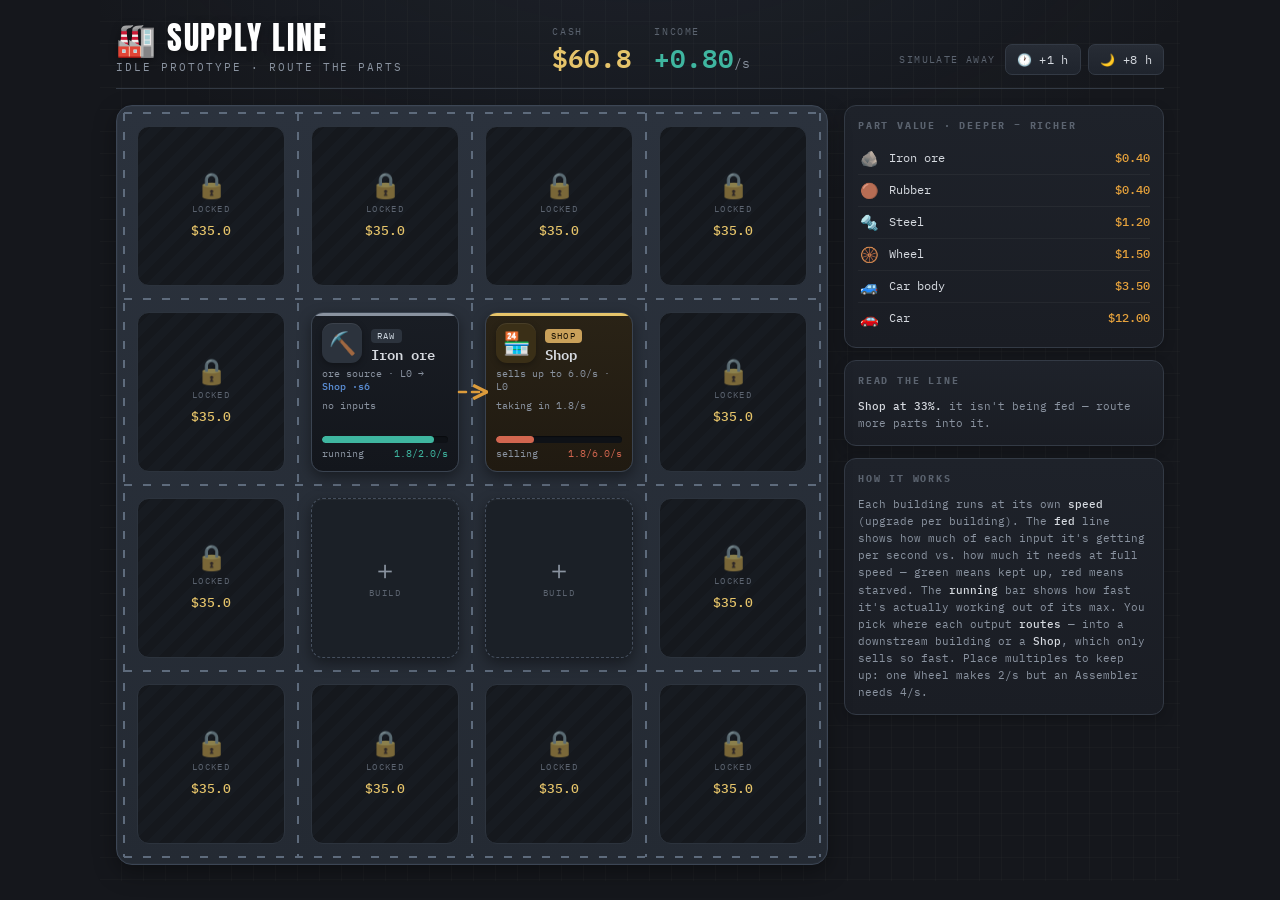
==== index.html @ 2279afdc "Split monolithic HTML into separate CSS and JS modules Extracted supply-line.html into index.html + " ====
<!DOCTYPE html>
<html lang="en">
<head>
<meta charset="utf-8">
<meta name="viewport" content="width=device-width, initial-scale=1">
<title>SUPPLY LINE — idle prototype</title>
<link rel="preconnect" href="https://fonts.googleapis.com">
<link rel="preconnect" href="https://fonts.gstatic.com" crossorigin>
<link href="https://fonts.googleapis.com/css2?family=Anton&family=IBM+Plex+Mono:wght@400;500;600&display=swap" rel="stylesheet">
<link rel="stylesheet" href="css/style.css">
</head>
<body>
  <div class="topbar">
    <div><h1>🏭 Supply Line</h1><div class="sub">idle prototype · route the parts</div></div>
    <div class="readout">
      <div class="stat"><div class="k">Cash</div><div class="v">$<span id="cash">0</span></div></div>
      <div class="stat"><div class="k">Income</div><div class="v"><span id="rate">0</span><small>/s</small></div></div>
    </div>
    <div class="away"><span class="lbl">simulate away</span><button id="away1">🕐 +1 h</button><button id="away8">🌙 +8 h</button></div>
  </div>

  <div class="wrap">
    <div>
      <div class="gridwrap"><svg id="roads"></svg><div class="grid" id="grid"></div><svg id="routes"></svg></div>
    </div>
    <div>
      <div class="panel"><h2>Part value · deeper = richer</h2><div class="pl" id="parts"></div></div>
      <div class="panel"><h2>Read the line</h2><div class="hint" id="bottleneck">—</div></div>
      <div class="panel"><h2>How it works</h2><div class="hint">Each building runs at its own <b>speed</b> (upgrade per building). The <b>fed</b> line shows how much of each input it's getting per second vs. how much it needs at full speed — green means kept up, red means starved. The <b>running</b> bar shows how fast it's actually working out of its max. You pick where each output <b>routes</b> — into a downstream building or a <b>Shop</b>, which only sells so fast. Place multiples to keep up: one Wheel makes 2/s but an Assembler needs 4/s.</div></div>
    </div>
  </div>

  <div id="hint" class="modehint" hidden></div>
  <div id="menu" class="ctxmenu" hidden></div>

  <script type="module" src="js/main.js"></script>
</body>
</html>
---- css/style.css ----
:root{--bg:#15171c;--panel:#1d2129;--panel2:#232831;--line:#333a45;--ink:#d6dae0;--dim:#8a93a0;--faint:#5b636f;
  --amber:#e6a23c;--teal:#3fb6a0;--red:#d2664f;--blue:#5b8fd6;--gold:#e6c46a;--mono:'IBM Plex Mono',ui-monospace,Menlo,monospace;}
*{box-sizing:border-box}
html,body{margin:0;background:var(--bg);color:var(--ink);font-family:var(--mono);font-size:14px;line-height:1.4}
body{padding:16px;max-width:1080px;margin:0 auto;
  background-color:var(--bg);
  background-image:radial-gradient(900px 520px at 50% -140px,rgba(90,120,160,.12),transparent 68%),
    linear-gradient(transparent 95%,rgba(255,255,255,.02) 95%),linear-gradient(90deg,transparent 95%,rgba(255,255,255,.02) 95%);
  background-size:auto,22px 22px,22px 22px;}
h1{font-family:'Anton',sans-serif;font-weight:400;letter-spacing:.05em;font-size:32px;margin:0;color:#fff;text-transform:uppercase;text-shadow:0 2px 10px rgba(0,0,0,.4)}
.sub{color:var(--dim);font-size:11px;letter-spacing:.18em;text-transform:uppercase;margin-top:-1px}
.topbar{display:flex;justify-content:space-between;align-items:flex-end;border-bottom:1px solid var(--line);padding-bottom:13px;margin-bottom:16px;gap:16px;flex-wrap:wrap}
.readout{display:flex;gap:22px;align-items:flex-end}
.stat .k{font-size:10px;letter-spacing:.16em;text-transform:uppercase;color:var(--faint)}
.stat .v{font-size:26px;font-weight:600;color:var(--gold)}
.stat .v small{font-size:13px;color:var(--dim);font-weight:400}
.away{display:flex;gap:7px;align-items:center}
.away .lbl{font-size:10px;letter-spacing:.14em;text-transform:uppercase;color:var(--faint);margin-right:2px}
button{font-family:var(--mono);cursor:pointer;border:1px solid var(--line);background:linear-gradient(180deg,#272c35,#1f242d);color:var(--ink);
  padding:7px 11px;border-radius:7px;font-size:12px;letter-spacing:.03em;transition:transform .1s,border-color .1s,filter .1s}
button:hover{border-color:var(--dim);filter:brightness(1.13)} button:active{transform:translateY(1px)}
button:disabled{opacity:.32;cursor:not-allowed;filter:none}
button.go{border-color:var(--teal);color:var(--teal)} button.route{border-color:var(--blue);color:var(--blue)}
.wrap{display:grid;grid-template-columns:1fr 320px;gap:16px;align-items:start}
@media(max-width:780px){.wrap{grid-template-columns:1fr}}
.gridwrap{position:relative;padding:20px;border-radius:16px;border:1px solid #3c4655;
  background:linear-gradient(180deg,#2b323d,#242a33);box-shadow:0 8px 22px rgba(0,0,0,.35),0 0 0 1px rgba(255,255,255,.02) inset}
#roads{position:absolute;top:0;left:0;width:100%;height:100%;pointer-events:none;z-index:0}
#routes{position:absolute;top:0;left:0;width:100%;height:100%;pointer-events:none;z-index:2}
.flow{stroke-dasharray:7 6;animation:flow .85s linear infinite}
@keyframes flow{to{stroke-dashoffset:-13}}
.grid{display:grid;grid-template-columns:repeat(4,1fr);gap:26px;position:relative;z-index:1}
.slot{position:relative;min-height:160px;border:1px solid #3a4350;border-radius:12px;padding:10px;cursor:pointer;
  background:linear-gradient(180deg,#191d24,#13161c);display:flex;flex-direction:column;gap:5px;overflow:hidden;
  box-shadow:0 1px 0 rgba(255,255,255,.04) inset,0 5px 14px rgba(0,0,0,.4);transition:transform .12s,border-color .12s,box-shadow .12s,opacity .12s}
.slot:hover{transform:translateY(-2px);border-color:var(--dim);box-shadow:0 1px 0 rgba(255,255,255,.05) inset,0 10px 22px rgba(0,0,0,.35)}
.slot.sel{border-color:var(--amber);box-shadow:0 0 0 1px var(--amber) inset,0 0 0 3px rgba(230,162,60,.16),0 10px 22px rgba(0,0,0,.35)}
.slot.valid{border-color:var(--blue);box-shadow:0 0 0 1px var(--blue) inset,0 0 0 3px rgba(91,143,214,.18);cursor:crosshair}
.slot.dim{opacity:.3;filter:saturate(.55)}
.slot.shop{background:linear-gradient(180deg,#2a2316,#201a11)}
.stripe{position:absolute;top:0;left:0;right:0;height:3px}
.hd{display:flex;align-items:center;gap:9px}
.ico{width:40px;height:40px;flex:0 0 40px;border-radius:11px;display:flex;align-items:center;justify-content:center;font-size:22px;
  box-shadow:0 1px 0 rgba(255,255,255,.07) inset,0 2px 6px rgba(0,0,0,.3)}
.ttl{min-width:0}
.tag{font-size:8.5px;letter-spacing:.14em;text-transform:uppercase;padding:1px 6px;border-radius:4px;display:inline-block}
.tag.d0{color:#cdd6df;background:#2c333d}.tag.d1{color:#0f1a18;background:#3fb6a0}.tag.d2{color:#1f1408;background:#cf9244}.tag.d3{color:#1a1305;background:#e6a23c}.tag.shop{color:#1a1305;background:#caa15a}
.nm{font-weight:600;font-size:13.5px;line-height:1.15;margin-top:2px;white-space:nowrap;overflow:hidden;text-overflow:ellipsis}
.lvl{font-size:9.5px;color:var(--dim);line-height:1.35}
.lvl b{color:var(--blue);font-weight:500}.lvl b.un{color:var(--red)}
.feed{font-size:10px;line-height:1.3;color:var(--dim)}
.barwrap{margin-top:auto}
.bar{height:7px;border-radius:4px;background:#0e1116;overflow:hidden;box-shadow:0 1px 1px rgba(0,0,0,.4) inset}
.bar>i{display:block;height:100%;border-radius:4px;transition:width .2s,background .2s}
.loadpct{font-size:10px;color:var(--dim);display:flex;justify-content:space-between;margin-top:4px}
.slot.empty{align-items:center;justify-content:center;gap:5px;border-style:dashed;border-color:#454f5e;background:#1b2027;color:var(--faint)}
.slot.empty:hover{border-color:var(--blue);background:#1f2733;transform:none}
.slot.locked{align-items:center;justify-content:center;gap:6px;border-style:solid;border-color:#2c333d;
  background:repeating-linear-gradient(135deg,#15181d,#15181d 9px,#171b21 9px,#171b21 18px);color:var(--faint);box-shadow:none}
.slot.locked:hover{border-color:var(--amber);background:repeating-linear-gradient(135deg,#191c22,#191c22 9px,#1d2128 9px,#1d2128 18px);transform:none}
.lockico{font-size:25px;line-height:1;opacity:.55;filter:grayscale(.4)}
.slot.locked:hover .lockico{opacity:.85}
.lockcost{font-family:var(--mono);font-size:13px;font-weight:500;color:var(--gold)}
.plus{font-size:26px;line-height:1;color:var(--dim)}
.elbl{font-size:9px;letter-spacing:.16em;text-transform:uppercase}
.cool{position:absolute;inset:0;background:rgba(20,22,27,.85);display:flex;align-items:center;justify-content:center;font-size:11px;letter-spacing:.1em;color:var(--blue)}
.panel{border:1px solid var(--line);border-radius:12px;background:linear-gradient(180deg,#1e222a,#1a1d24);padding:13px;margin-bottom:12px;box-shadow:0 4px 12px rgba(0,0,0,.2)}
.panel h2{font-size:10px;letter-spacing:.18em;text-transform:uppercase;color:var(--faint);margin:0 0 10px}
.prow{display:flex;align-items:center;gap:9px;padding:5px 0;border-bottom:1px solid rgba(255,255,255,.045);font-size:12px}
.prow:last-child{border-bottom:0}
.pemoji{width:22px;text-align:center;font-size:15px}.pname{flex:1}.prow .pv{color:var(--amber);font-weight:500}
.hint{font-size:11px;color:var(--dim);line-height:1.55}.hint b{color:var(--ink);font-weight:500}
.placegrid{display:flex;flex-wrap:wrap;gap:8px}
.placegrid.col{flex-direction:column;flex-wrap:nowrap;gap:6px}
.placebtn{text-align:left;display:flex;flex-direction:column;gap:3px;min-width:138px;border-radius:8px;padding:8px 10px}
.placebtn .pemoji{display:inline-block;width:auto;font-size:13px;margin-right:3px}
.placebtn .pc{font-size:12px;color:var(--dim);letter-spacing:.01em}
.ctxmenu{position:fixed;z-index:50;min-width:212px;max-width:300px;display:flex;flex-direction:column;gap:6px;padding:10px;
  border-radius:12px;border:1px solid #3a4350;background:linear-gradient(180deg,#262c35,#1d222a);box-shadow:0 14px 34px rgba(0,0,0,.55);font-size:12px}
.ctxmenu[hidden]{display:none}
.ctxmenu .mhead{font-size:10px;letter-spacing:.12em;text-transform:uppercase;color:var(--faint);display:flex;justify-content:space-between;align-items:baseline;gap:8px;margin:1px 1px 3px}
.ctxmenu .mnow{color:var(--dim);text-transform:none;letter-spacing:0;font-size:11px;white-space:nowrap}
.ctxmenu button{font-family:var(--mono);text-align:left;border:1px solid var(--line);border-radius:8px;padding:8px 10px;background:#222831;color:var(--ink);cursor:pointer;font-size:12px;transition:border-color .1s,background .1s}
.ctxmenu button:hover:not(:disabled){border-color:var(--blue);background:#28303b}
.ctxmenu button:disabled{opacity:.4;cursor:default}
.ctxmenu button.go{border-color:var(--teal);color:#c2f0e7}
.ctxmenu button.go:hover:not(:disabled){background:rgba(63,182,160,.14)}
.ctxmenu button.danger{border-color:#5c3a34;color:#e2a092}
.ctxmenu button.danger:hover:not(:disabled){border-color:var(--red);background:rgba(210,102,79,.12)}
.ctxmenu .mnote{font-size:10px;color:var(--dim);line-height:1.45;margin-top:1px}
.ctxmenu .placebtn{min-width:0;width:100%}
.modehint{position:fixed;z-index:60;top:14px;left:50%;transform:translateX(-50%);display:flex;align-items:center;gap:12px;
  padding:8px 8px 8px 16px;border-radius:999px;border:1px solid var(--blue);background:rgba(28,33,41,.97);box-shadow:0 8px 24px rgba(0,0,0,.45);font-size:12px;color:var(--ink)}
.modehint[hidden]{display:none}
.modehint button{font-family:var(--mono);border:1px solid var(--line);border-radius:999px;padding:5px 12px;background:#222831;color:var(--ink);cursor:pointer;font-size:11px}
.modehint button:hover{border-color:var(--red)}
.row{display:flex;gap:8px;align-items:center;flex-wrap:wrap}.muted{color:var(--faint);font-size:11px}
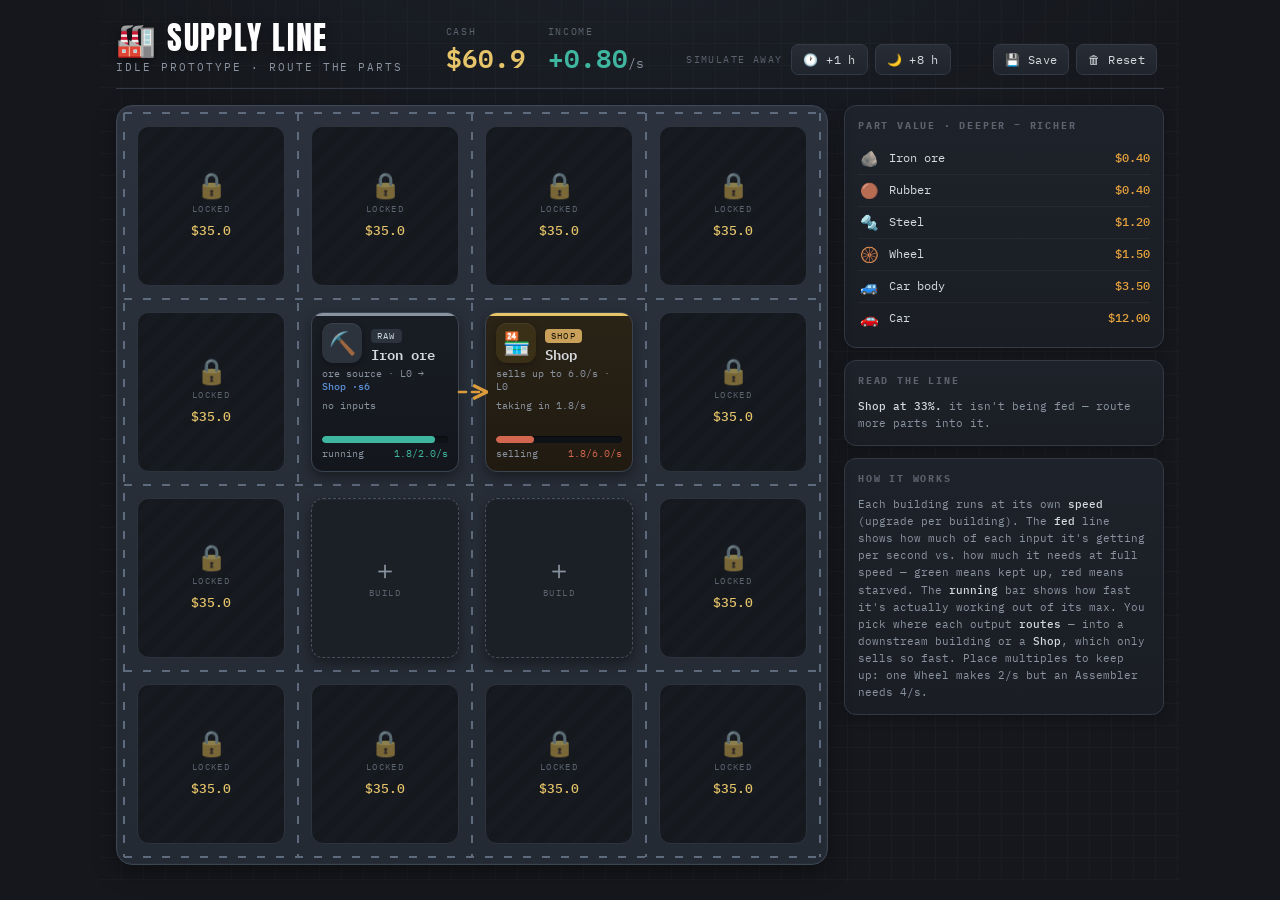
==== commit 7ab88b69: "better game lol" ====
--- a/index.html
+++ b/index.html
@@ -17,6 +17,7 @@
       <div class="stat"><div class="k">Income</div><div class="v"><span id="rate">0</span><small>/s</small></div></div>
     </div>
     <div class="away"><span class="lbl">simulate away</span><button id="away1">🕐 +1 h</button><button id="away8">🌙 +8 h</button></div>
+    <div class="away"><button id="btn-save">💾 Save</button><button id="btn-reset">🗑 Reset</button><span id="save-status" class="save-flash"></span></div>
   </div>
 
   <div class="wrap">
--- a/css/style.css
+++ b/css/style.css
@@ -21,6 +21,8 @@
 button:hover{border-color:var(--dim);filter:brightness(1.13)} button:active{transform:translateY(1px)}
 button:disabled{opacity:.32;cursor:not-allowed;filter:none}
 button.go{border-color:var(--teal);color:var(--teal)} button.route{border-color:var(--blue);color:var(--blue)}
+.save-flash{font-size:11px;letter-spacing:.1em;color:var(--teal);opacity:0;transition:opacity .3s}
+.save-flash.show{opacity:1}
 .wrap{display:grid;grid-template-columns:1fr 320px;gap:16px;align-items:start}
 @media(max-width:780px){.wrap{grid-template-columns:1fr}}
 .gridwrap{position:relative;padding:20px;border-radius:16px;border:1px solid #3c4655;
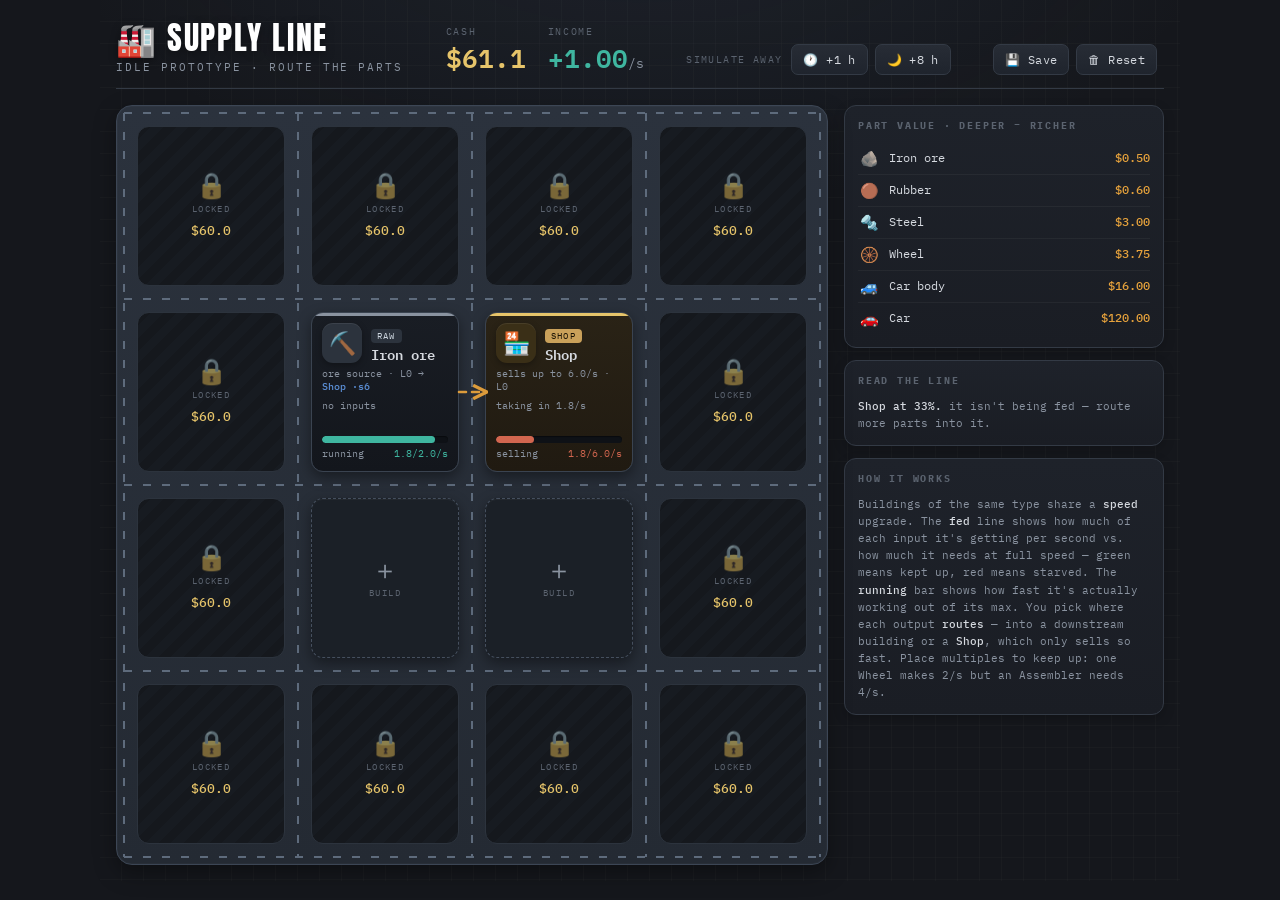
==== commit 3f29394c: "increase price scaling" ====
--- a/index.html
+++ b/index.html
@@ -27,7 +27,7 @@
     <div>
       <div class="panel"><h2>Part value · deeper = richer</h2><div class="pl" id="parts"></div></div>
       <div class="panel"><h2>Read the line</h2><div class="hint" id="bottleneck">—</div></div>
-      <div class="panel"><h2>How it works</h2><div class="hint">Each building runs at its own <b>speed</b> (upgrade per building). The <b>fed</b> line shows how much of each input it's getting per second vs. how much it needs at full speed — green means kept up, red means starved. The <b>running</b> bar shows how fast it's actually working out of its max. You pick where each output <b>routes</b> — into a downstream building or a <b>Shop</b>, which only sells so fast. Place multiples to keep up: one Wheel makes 2/s but an Assembler needs 4/s.</div></div>
+      <div class="panel"><h2>How it works</h2><div class="hint">Buildings of the same type share a <b>speed</b> upgrade. The <b>fed</b> line shows how much of each input it's getting per second vs. how much it needs at full speed — green means kept up, red means starved. The <b>running</b> bar shows how fast it's actually working out of its max. You pick where each output <b>routes</b> — into a downstream building or a <b>Shop</b>, which only sells so fast. Place multiples to keep up: one Wheel makes 2/s but an Assembler needs 4/s.</div></div>
     </div>
   </div>
 
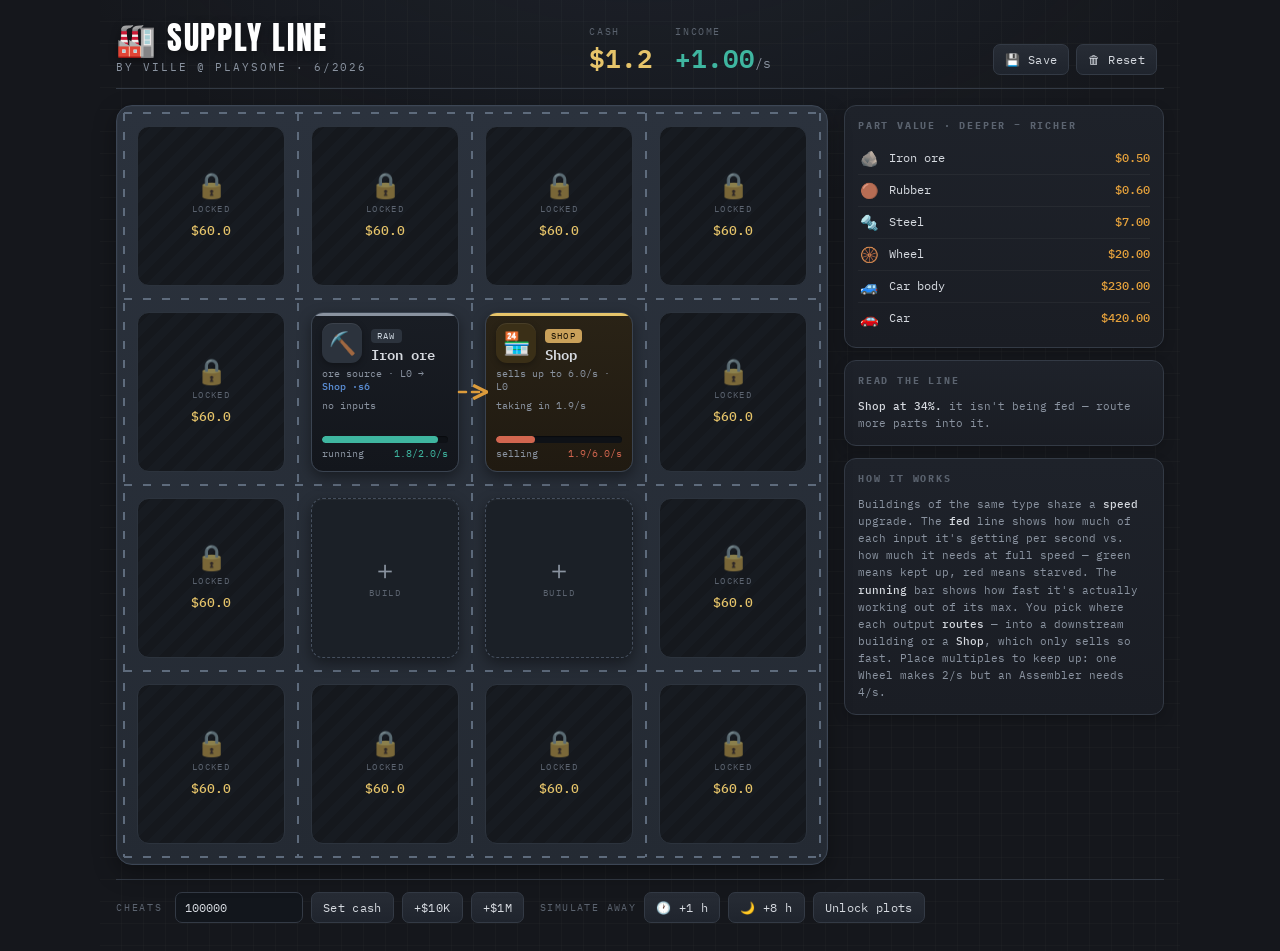
==== commit c96a9b69: "features, balancing, cheats" ====
--- a/index.html
+++ b/index.html
@@ -11,12 +11,11 @@
 </head>
 <body>
   <div class="topbar">
-    <div><h1>🏭 Supply Line</h1><div class="sub">idle prototype · route the parts</div></div>
+    <div><h1>🏭 Supply Line</h1><div class="sub">By Ville @ Playsome · 6/2026</div></div>
     <div class="readout">
       <div class="stat"><div class="k">Cash</div><div class="v">$<span id="cash">0</span></div></div>
       <div class="stat"><div class="k">Income</div><div class="v"><span id="rate">0</span><small>/s</small></div></div>
     </div>
-    <div class="away"><span class="lbl">simulate away</span><button id="away1">🕐 +1 h</button><button id="away8">🌙 +8 h</button></div>
     <div class="away"><button id="btn-save">💾 Save</button><button id="btn-reset">🗑 Reset</button><span id="save-status" class="save-flash"></span></div>
   </div>
 
@@ -33,6 +32,17 @@
 
   <div id="hint" class="modehint" hidden></div>
   <div id="menu" class="ctxmenu" hidden></div>
+  <div class="cheats">
+    <div class="cheat-title">Cheats</div>
+    <input id="cheat-cash" type="number" min="0" step="1000" value="100000">
+    <button id="cheat-set-cash">Set cash</button>
+    <button id="cheat-add-10k">+$10K</button>
+    <button id="cheat-add-1m">+$1M</button>
+    <span class="cheat-subtitle">Simulate away</span>
+    <button id="away1">🕐 +1 h</button>
+    <button id="away8">🌙 +8 h</button>
+    <button id="cheat-unlock">Unlock plots</button>
+  </div>
 
   <script type="module" src="js/main.js"></script>
 </body>
--- a/css/style.css
+++ b/css/style.css
@@ -20,6 +20,8 @@
   padding:7px 11px;border-radius:7px;font-size:12px;letter-spacing:.03em;transition:transform .1s,border-color .1s,filter .1s}
 button:hover{border-color:var(--dim);filter:brightness(1.13)} button:active{transform:translateY(1px)}
 button:disabled{opacity:.32;cursor:not-allowed;filter:none}
+input{font-family:var(--mono);border:1px solid var(--line);background:#12161c;color:var(--ink);border-radius:7px;padding:7px 9px;font-size:12px}
+input:focus{outline:none;border-color:var(--blue)}
 button.go{border-color:var(--teal);color:var(--teal)} button.route{border-color:var(--blue);color:var(--blue)}
 .save-flash{font-size:11px;letter-spacing:.1em;color:var(--teal);opacity:0;transition:opacity .3s}
 .save-flash.show{opacity:1}
@@ -96,4 +98,8 @@
 .modehint[hidden]{display:none}
 .modehint button{font-family:var(--mono);border:1px solid var(--line);border-radius:999px;padding:5px 12px;background:#222831;color:var(--ink);cursor:pointer;font-size:11px}
 .modehint button:hover{border-color:var(--red)}
+.cheats{display:flex;align-items:center;gap:8px;flex-wrap:wrap;margin-top:14px;padding:12px 0;border-top:1px solid var(--line)}
+.cheat-title{font-size:10px;letter-spacing:.18em;text-transform:uppercase;color:var(--faint);margin-right:4px}
+.cheat-subtitle{font-size:10px;letter-spacing:.14em;text-transform:uppercase;color:var(--faint);margin-left:8px}
+.cheats input{width:128px}
 .row{display:flex;gap:8px;align-items:center;flex-wrap:wrap}.muted{color:var(--faint);font-size:11px}
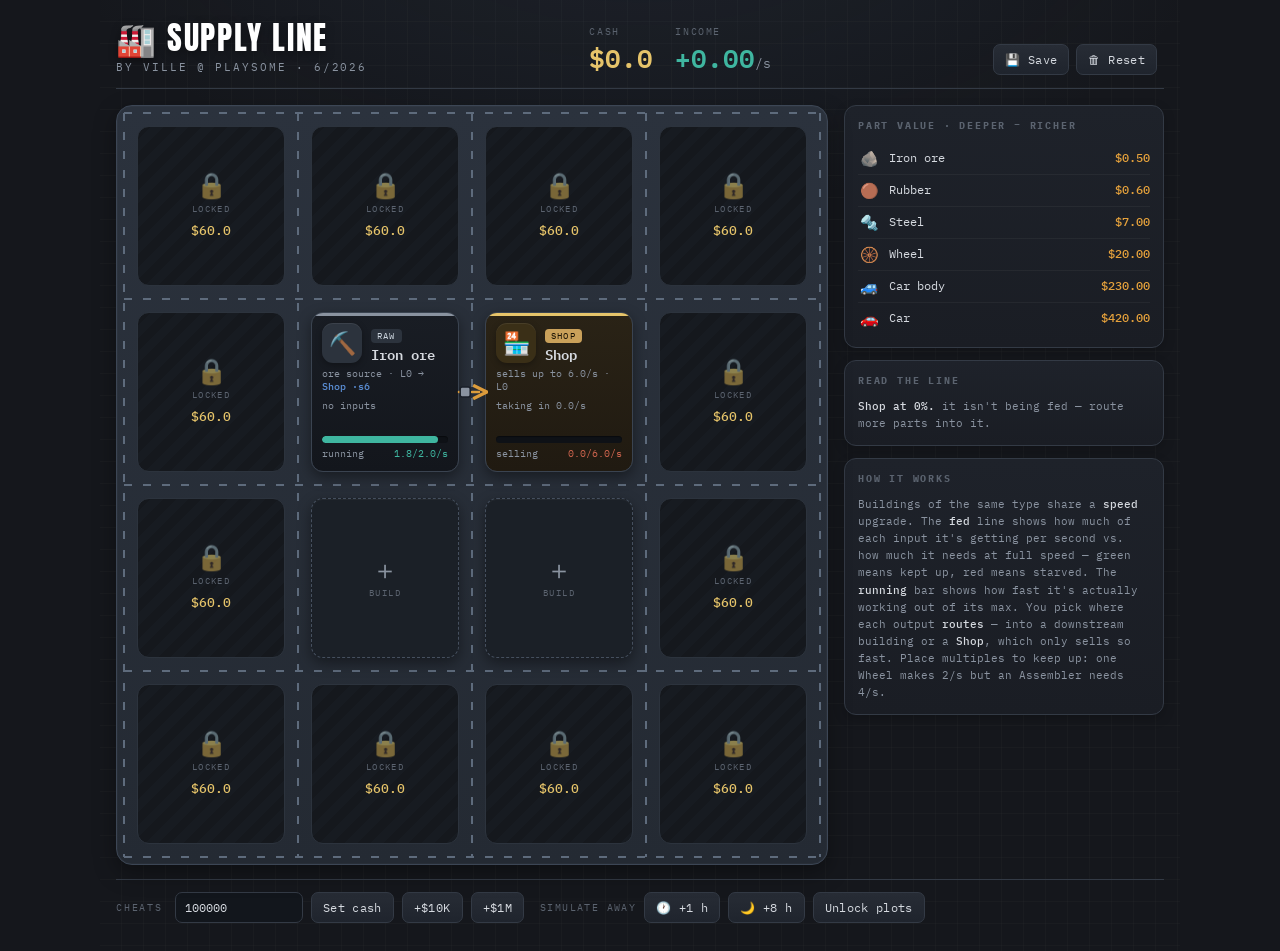
==== commit c6a7f801: "add visualization for moving items" ====
--- a/index.html
+++ b/index.html
@@ -21,7 +21,7 @@
 
   <div class="wrap">
     <div>
-      <div class="gridwrap"><svg id="roads"></svg><div class="grid" id="grid"></div><svg id="routes"></svg></div>
+      <div class="gridwrap"><svg id="roads"></svg><div class="grid" id="grid"></div><svg id="routes"></svg><svg id="trucks"></svg></div>
     </div>
     <div>
       <div class="panel"><h2>Part value · deeper = richer</h2><div class="pl" id="parts"></div></div>
--- a/css/style.css
+++ b/css/style.css
@@ -31,6 +31,7 @@
   background:linear-gradient(180deg,#2b323d,#242a33);box-shadow:0 8px 22px rgba(0,0,0,.35),0 0 0 1px rgba(255,255,255,.02) inset}
 #roads{position:absolute;top:0;left:0;width:100%;height:100%;pointer-events:none;z-index:0}
 #routes{position:absolute;top:0;left:0;width:100%;height:100%;pointer-events:none;z-index:2}
+#trucks{position:absolute;top:0;left:0;width:100%;height:100%;pointer-events:none;z-index:3}
 .flow{stroke-dasharray:7 6;animation:flow .85s linear infinite}
 @keyframes flow{to{stroke-dashoffset:-13}}
 .grid{display:grid;grid-template-columns:repeat(4,1fr);gap:26px;position:relative;z-index:1}
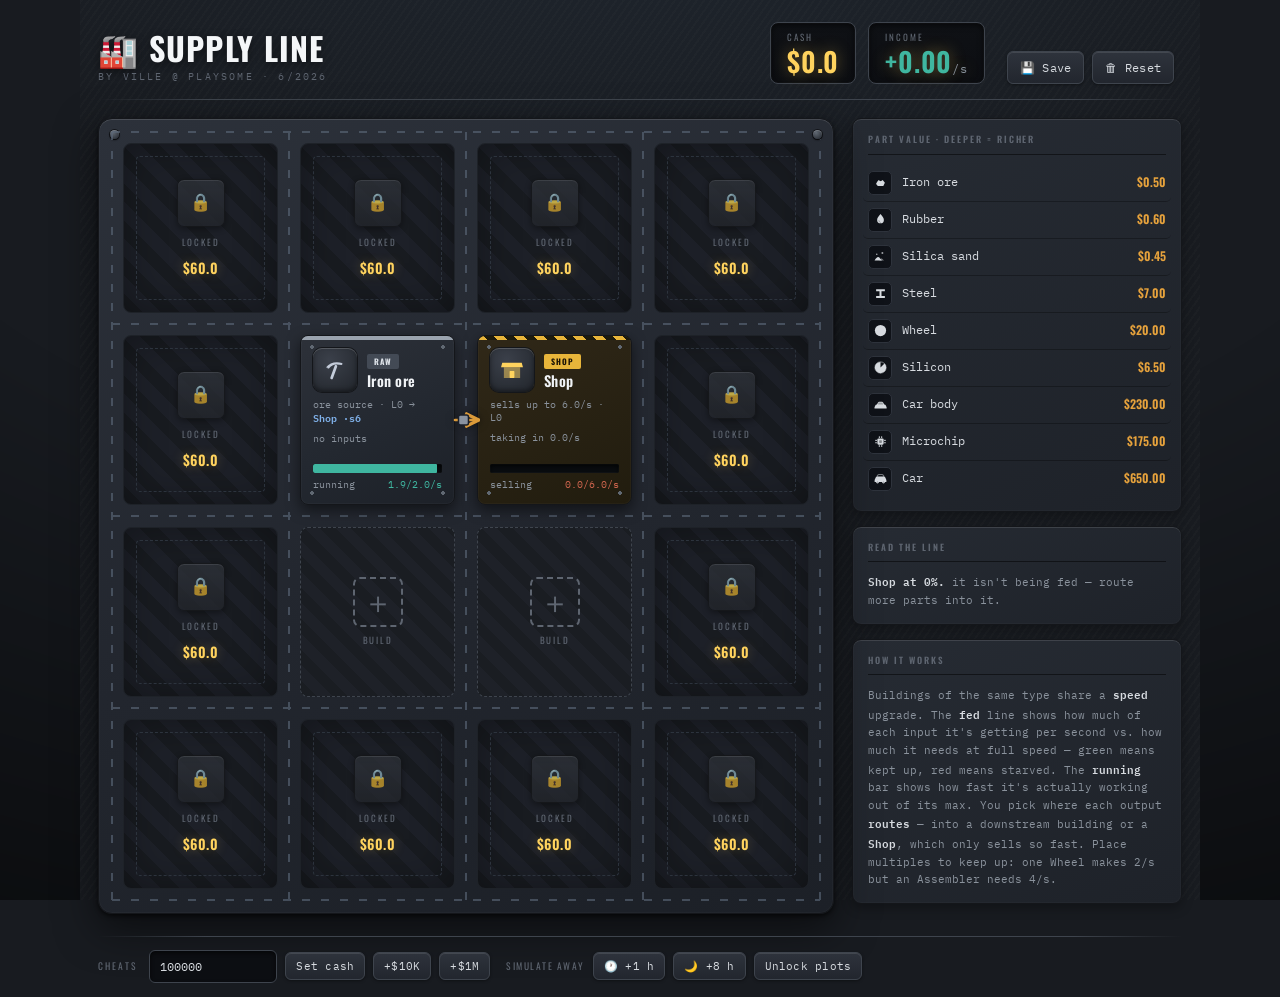
==== commit 7ce03525: "new design" ====
--- a/index.html
+++ b/index.html
@@ -6,7 +6,7 @@
 <title>SUPPLY LINE — idle prototype</title>
 <link rel="preconnect" href="https://fonts.googleapis.com">
 <link rel="preconnect" href="https://fonts.gstatic.com" crossorigin>
-<link href="https://fonts.googleapis.com/css2?family=Anton&family=IBM+Plex+Mono:wght@400;500;600&display=swap" rel="stylesheet">
+<link href="https://fonts.googleapis.com/css2?family=Anton&family=IBM+Plex+Mono:wght@400;500;600&family=Oswald:wght@400;500;600;700&display=swap" rel="stylesheet">
 <link rel="stylesheet" href="css/style.css">
 </head>
 <body>
--- a/css/style.css
+++ b/css/style.css
@@ -1,106 +1,276 @@
-:root{--bg:#15171c;--panel:#1d2129;--panel2:#232831;--line:#333a45;--ink:#d6dae0;--dim:#8a93a0;--faint:#5b636f;
-  --amber:#e6a23c;--teal:#3fb6a0;--red:#d2664f;--blue:#5b8fd6;--gold:#e6c46a;--mono:'IBM Plex Mono',ui-monospace,Menlo,monospace;}
+:root{
+  --bg:#181b20; --bg2:#1a1d22;
+  --panel:#1f2228; --panel2:#242830; --plate:#272c34;
+  --line:#2e333c; --line2:#3e444d;
+  --ink:#d7dbe0; --dim:#8a929c; --faint:#5e6570;
+  --amber:#e6a23c; --teal:#3fb6a0; --red:#d2664f; --blue:#5b8fd6; --gold:#ffd35e;
+  --amber-glow:rgba(230,162,60,.4); --teal-glow:rgba(63,182,160,.38); --blue-glow:rgba(91,143,214,.38);
+  --mono:'IBM Plex Mono',ui-monospace,Menlo,monospace;
+  --oswald:'Oswald',Impact,sans-serif;
+}
 *{box-sizing:border-box}
+html{height:100%}
 html,body{margin:0;background:var(--bg);color:var(--ink);font-family:var(--mono);font-size:14px;line-height:1.4}
-body{padding:16px;max-width:1080px;margin:0 auto;
+body{
+  padding:22px 18px 8px;max-width:1120px;margin:0 auto;min-height:100%;
   background-color:var(--bg);
-  background-image:radial-gradient(900px 520px at 50% -140px,rgba(90,120,160,.12),transparent 68%),
-    linear-gradient(transparent 95%,rgba(255,255,255,.02) 95%),linear-gradient(90deg,transparent 95%,rgba(255,255,255,.02) 95%);
-  background-size:auto,22px 22px,22px 22px;}
-h1{font-family:'Anton',sans-serif;font-weight:400;letter-spacing:.05em;font-size:32px;margin:0;color:#fff;text-transform:uppercase;text-shadow:0 2px 10px rgba(0,0,0,.4)}
-.sub{color:var(--dim);font-size:11px;letter-spacing:.18em;text-transform:uppercase;margin-top:-1px}
-.topbar{display:flex;justify-content:space-between;align-items:flex-end;border-bottom:1px solid var(--line);padding-bottom:13px;margin-bottom:16px;gap:16px;flex-wrap:wrap}
-.readout{display:flex;gap:22px;align-items:flex-end}
-.stat .k{font-size:10px;letter-spacing:.16em;text-transform:uppercase;color:var(--faint)}
-.stat .v{font-size:26px;font-weight:600;color:var(--gold)}
-.stat .v small{font-size:13px;color:var(--dim);font-weight:400}
-.away{display:flex;gap:7px;align-items:center}
+  background-image:
+    radial-gradient(1200px 560px at 50% -140px,rgba(100,140,180,.11),transparent 68%),
+    repeating-linear-gradient(125deg,rgba(255,255,255,.016) 0 2px,transparent 2px 6px);
+  background-size:auto,auto;
+  background-attachment:fixed;
+}
+body::before{content:'';position:fixed;inset:0;pointer-events:none;z-index:-1;
+  background:radial-gradient(130% 110% at 50% 0%,transparent 50%,rgba(0,0,0,.5) 100%)}
+
+/* ─────────────────────── HEADER ─────────────────────── */
+h1{font-family:var(--oswald);font-weight:700;letter-spacing:.04em;font-size:32px;margin:0;color:#f4f6f8;
+  text-transform:uppercase;white-space:nowrap;line-height:1;text-shadow:0 2px 10px rgba(0,0,0,.45)}
+.sub{color:var(--faint);font-size:10px;letter-spacing:.22em;text-transform:uppercase;margin-top:6px}
+.topbar{display:flex;justify-content:space-between;align-items:flex-end;gap:18px;flex-wrap:wrap;
+  padding-bottom:16px;margin-bottom:18px;position:relative}
+.topbar::after{content:'';position:absolute;left:0;right:0;bottom:0;height:1px;
+  background:linear-gradient(90deg,transparent,var(--line2) 10%,var(--line2) 90%,transparent)}
+.readout{display:flex;gap:12px;align-items:stretch;margin-left:auto;margin-right:4px}
+.stat{display:flex;flex-direction:column;gap:3px;padding:8px 16px;border-radius:8px;
+  background:linear-gradient(180deg,#0f1115,#0c0e12);border:1px solid var(--line2);
+  box-shadow:inset 0 2px 6px rgba(0,0,0,.65),inset 0 0 0 1px rgba(255,255,255,.025)}
+.stat .k{font-size:9px;letter-spacing:.22em;text-transform:uppercase;color:var(--faint);font-family:var(--oswald)}
+.stat .v{font-size:27px;font-weight:600;color:var(--gold);line-height:1.05;font-variant-numeric:tabular-nums;
+  text-shadow:0 0 16px rgba(255,211,94,.38);font-family:var(--oswald);letter-spacing:.03em;white-space:nowrap}
+.stat .v small{font-size:12px;color:var(--dim);font-weight:400;font-family:var(--mono)}
+.away{display:flex;gap:8px;align-items:center}
 .away .lbl{font-size:10px;letter-spacing:.14em;text-transform:uppercase;color:var(--faint);margin-right:2px}
-button{font-family:var(--mono);cursor:pointer;border:1px solid var(--line);background:linear-gradient(180deg,#272c35,#1f242d);color:var(--ink);
-  padding:7px 11px;border-radius:7px;font-size:12px;letter-spacing:.03em;transition:transform .1s,border-color .1s,filter .1s}
-button:hover{border-color:var(--dim);filter:brightness(1.13)} button:active{transform:translateY(1px)}
-button:disabled{opacity:.32;cursor:not-allowed;filter:none}
-input{font-family:var(--mono);border:1px solid var(--line);background:#12161c;color:var(--ink);border-radius:7px;padding:7px 9px;font-size:12px}
-input:focus{outline:none;border-color:var(--blue)}
+
+/* ─────────────────────── CONTROLS ─────────────────────── */
+button{font-family:var(--mono);cursor:pointer;border:1px solid var(--line2);
+  background:linear-gradient(180deg,#2e333c,#22262e);color:var(--ink);
+  padding:8px 12px;border-radius:6px;font-size:12px;letter-spacing:.02em;
+  box-shadow:inset 0 1px 0 rgba(255,255,255,.1),0 1px 3px rgba(0,0,0,.4);
+  transition:transform .1s,border-color .12s,filter .12s}
+button:hover{border-color:var(--dim);filter:brightness(1.1);box-shadow:inset 0 1px 0 rgba(255,255,255,.12),0 3px 9px rgba(0,0,0,.4)}
+button:active{transform:translateY(1px);filter:brightness(.96)}
+button:disabled{opacity:.3;cursor:not-allowed;filter:none;box-shadow:none}
+input{font-family:var(--mono);border:1px solid var(--line2);background:#0c0e12;color:var(--ink);
+  border-radius:6px;padding:8px 10px;font-size:12px;box-shadow:inset 0 2px 4px rgba(0,0,0,.6)}
+input:focus{outline:none;border-color:var(--blue);box-shadow:inset 0 2px 4px rgba(0,0,0,.6),0 0 0 3px var(--blue-glow)}
 button.go{border-color:var(--teal);color:var(--teal)} button.route{border-color:var(--blue);color:var(--blue)}
 .save-flash{font-size:11px;letter-spacing:.1em;color:var(--teal);opacity:0;transition:opacity .3s}
 .save-flash.show{opacity:1}
-.wrap{display:grid;grid-template-columns:1fr 320px;gap:16px;align-items:start}
-@media(max-width:780px){.wrap{grid-template-columns:1fr}}
-.gridwrap{position:relative;padding:20px;border-radius:16px;border:1px solid #3c4655;
-  background:linear-gradient(180deg,#2b323d,#242a33);box-shadow:0 8px 22px rgba(0,0,0,.35),0 0 0 1px rgba(255,255,255,.02) inset}
-#roads{position:absolute;top:0;left:0;width:100%;height:100%;pointer-events:none;z-index:0}
-#routes{position:absolute;top:0;left:0;width:100%;height:100%;pointer-events:none;z-index:2}
+
+/* ─────────────────────── LAYOUT ─────────────────────── */
+.wrap{display:grid;grid-template-columns:1fr 330px;gap:18px;align-items:start}
+@media(max-width:820px){.wrap{grid-template-columns:1fr}}
+
+/* the factory floor — armoured plate */
+.gridwrap{position:relative;padding:24px;border-radius:14px;
+  border:1px solid #14161a;
+  background:linear-gradient(160deg,#2c313a 0%,#22262e 55%,#1c2027 100%);
+  box-shadow:inset 0 1px 0 rgba(255,255,255,.12),inset 0 0 0 1px rgba(255,255,255,.025),
+    0 14px 42px rgba(0,0,0,.55),0 2px 4px rgba(0,0,0,.6)}
+/* corner rivets on the floor plate */
+.gridwrap::before,.gridwrap::after{
+  content:'';position:absolute;width:9px;height:9px;border-radius:50%;
+  background:radial-gradient(circle at 35% 30%,#606872,#20242b);
+  box-shadow:inset 0 1px 0 rgba(255,255,255,.22),0 1px 2px rgba(0,0,0,.7),0 0 0 1px #14161a}
+.gridwrap::before{top:11px;left:11px}
+.gridwrap::after{top:11px;right:11px}
+#roads{position:absolute;top:0;left:0;width:100%;height:100%;pointer-events:none;z-index:0;opacity:.6}
+#routes{position:absolute;top:0;left:0;width:100%;height:100%;pointer-events:none;z-index:2;
+  filter:drop-shadow(0 0 4px rgba(0,0,0,.6))}
 #trucks{position:absolute;top:0;left:0;width:100%;height:100%;pointer-events:none;z-index:3}
 .flow{stroke-dasharray:7 6;animation:flow .85s linear infinite}
 @keyframes flow{to{stroke-dashoffset:-13}}
-.grid{display:grid;grid-template-columns:repeat(4,1fr);gap:26px;position:relative;z-index:1}
-.slot{position:relative;min-height:160px;border:1px solid #3a4350;border-radius:12px;padding:10px;cursor:pointer;
-  background:linear-gradient(180deg,#191d24,#13161c);display:flex;flex-direction:column;gap:5px;overflow:hidden;
-  box-shadow:0 1px 0 rgba(255,255,255,.04) inset,0 5px 14px rgba(0,0,0,.4);transition:transform .12s,border-color .12s,box-shadow .12s,opacity .12s}
-.slot:hover{transform:translateY(-2px);border-color:var(--dim);box-shadow:0 1px 0 rgba(255,255,255,.05) inset,0 10px 22px rgba(0,0,0,.35)}
-.slot.sel{border-color:var(--amber);box-shadow:0 0 0 1px var(--amber) inset,0 0 0 3px rgba(230,162,60,.16),0 10px 22px rgba(0,0,0,.35)}
-.slot.valid{border-color:var(--blue);box-shadow:0 0 0 1px var(--blue) inset,0 0 0 3px rgba(91,143,214,.18);cursor:crosshair}
-.slot.dim{opacity:.3;filter:saturate(.55)}
-.slot.shop{background:linear-gradient(180deg,#2a2316,#201a11)}
-.stripe{position:absolute;top:0;left:0;right:0;height:3px}
-.hd{display:flex;align-items:center;gap:9px}
-.ico{width:40px;height:40px;flex:0 0 40px;border-radius:11px;display:flex;align-items:center;justify-content:center;font-size:22px;
-  box-shadow:0 1px 0 rgba(255,255,255,.07) inset,0 2px 6px rgba(0,0,0,.3)}
+.grid{display:grid;grid-template-columns:repeat(4,1fr);gap:22px;position:relative;z-index:1}
+
+/* ─────────────────────── SVG ICON SIZING ─────────────────────── */
+.ico svg{width:26px;height:26px;display:block}
+.pemoji svg{width:15px;height:15px;display:inline-block;vertical-align:middle}
+.ctxmenu .pc svg{width:13px;height:13px;display:inline-block;vertical-align:middle}
+.placebtn .pemoji svg{width:16px;height:16px;display:block}
+
+/* ─────────────────────── BUILDING CARDS ─────────────────────── */
+.slot{position:relative;min-height:170px;border:1px solid #14161a;border-radius:8px;padding:12px;cursor:pointer;
+  background:linear-gradient(155deg,#2d3139 0%,#232830 55%,#1d2128 100%);
+  display:flex;flex-direction:column;gap:6px;overflow:hidden;
+  box-shadow:inset 0 1px 0 rgba(255,255,255,.12),inset 0 0 0 1px rgba(255,255,255,.025),0 5px 14px rgba(0,0,0,.5);
+  transition:transform .13s cubic-bezier(.2,.7,.3,1),border-color .13s,box-shadow .13s,opacity .13s}
+/* corner rivets */
+.slot:not(.locked):not(.empty)::after{
+  content:'';position:absolute;inset:5px;border-radius:5px;pointer-events:none;z-index:3;
+  background:
+    radial-gradient(circle at 6px 6px,#606872 0 1.7px,transparent 2px),
+    radial-gradient(circle at calc(100% - 6px) 6px,#606872 0 1.7px,transparent 2px),
+    radial-gradient(circle at 6px calc(100% - 6px),#606872 0 1.7px,transparent 2px),
+    radial-gradient(circle at calc(100% - 6px) calc(100% - 6px),#606872 0 1.7px,transparent 2px)}
+.slot:hover{transform:translateY(-2px);border-color:#424951;
+  box-shadow:inset 0 1px 0 rgba(255,255,255,.15),0 10px 26px rgba(0,0,0,.5)}
+.slot.sel{border-color:var(--amber);
+  box-shadow:inset 0 1px 0 rgba(255,255,255,.15),0 0 0 3px var(--amber-glow),0 10px 26px rgba(0,0,0,.45)}
+.slot.valid{border-color:var(--blue);cursor:crosshair;
+  animation:validpulse 1.4s ease-in-out infinite}
+@keyframes validpulse{
+  0%,100%{box-shadow:inset 0 1px 0 rgba(255,255,255,.12),0 0 0 2px var(--blue-glow)}
+  50%{box-shadow:inset 0 1px 0 rgba(255,255,255,.12),0 0 0 5px rgba(91,143,214,.18)}
+}
+.slot.dim{opacity:.28;filter:saturate(.5)}
+.slot.shop{background:linear-gradient(155deg,#302818,#211c0e)}
+
+/* tier accent stripes */
+.stripe{position:absolute;top:0;left:0;right:0;height:4px;z-index:1}
+.slot.t-d0 .stripe{background:#9aa3ae}
+.slot.t-d1 .stripe{background:#3fb6a0}
+.slot.t-d2 .stripe{background:#cf9244}
+.slot.t-d3 .stripe{background:#e6a23c}
+.slot.shop .stripe{background:repeating-linear-gradient(45deg,#e8b53a 0 7px,#1c1a0d 7px 14px)}
+
+/* tier icon chip colors (bg via CSS; icon color via currentColor) */
+.ico{width:44px;height:44px;flex:0 0 44px;border-radius:9px;display:flex;align-items:center;justify-content:center;
+  background:radial-gradient(circle at 38% 28%,#3b404a,#21252b);
+  box-shadow:inset 0 1px 0 rgba(255,255,255,.18),inset 0 -2px 4px rgba(0,0,0,.4),0 0 0 1px #14161a;
+  position:relative}
+.slot.t-d0 .ico{color:#c4ccda}
+.slot.t-d1 .ico{color:#54cdb5}
+.slot.t-d2 .ico{color:#e5a45a}
+.slot.t-d3 .ico{color:#f5b14b}
+.slot.shop .ico{color:#ffd35e}
+
+/* tier tags */
+.hd{display:flex;align-items:center;gap:10px;position:relative;z-index:1}
 .ttl{min-width:0}
-.tag{font-size:8.5px;letter-spacing:.14em;text-transform:uppercase;padding:1px 6px;border-radius:4px;display:inline-block}
-.tag.d0{color:#cdd6df;background:#2c333d}.tag.d1{color:#0f1a18;background:#3fb6a0}.tag.d2{color:#1f1408;background:#cf9244}.tag.d3{color:#1a1305;background:#e6a23c}.tag.shop{color:#1a1305;background:#caa15a}
-.nm{font-weight:600;font-size:13.5px;line-height:1.15;margin-top:2px;white-space:nowrap;overflow:hidden;text-overflow:ellipsis}
-.lvl{font-size:9.5px;color:var(--dim);line-height:1.35}
-.lvl b{color:var(--blue);font-weight:500}.lvl b.un{color:var(--red)}
-.feed{font-size:10px;line-height:1.3;color:var(--dim)}
-.barwrap{margin-top:auto}
-.bar{height:7px;border-radius:4px;background:#0e1116;overflow:hidden;box-shadow:0 1px 1px rgba(0,0,0,.4) inset}
-.bar>i{display:block;height:100%;border-radius:4px;transition:width .2s,background .2s}
-.loadpct{font-size:10px;color:var(--dim);display:flex;justify-content:space-between;margin-top:4px}
-.slot.empty{align-items:center;justify-content:center;gap:5px;border-style:dashed;border-color:#454f5e;background:#1b2027;color:var(--faint)}
-.slot.empty:hover{border-color:var(--blue);background:#1f2733;transform:none}
-.slot.locked{align-items:center;justify-content:center;gap:6px;border-style:solid;border-color:#2c333d;
-  background:repeating-linear-gradient(135deg,#15181d,#15181d 9px,#171b21 9px,#171b21 18px);color:var(--faint);box-shadow:none}
-.slot.locked:hover{border-color:var(--amber);background:repeating-linear-gradient(135deg,#191c22,#191c22 9px,#1d2128 9px,#1d2128 18px);transform:none}
-.lockico{font-size:25px;line-height:1;opacity:.55;filter:grayscale(.4)}
-.slot.locked:hover .lockico{opacity:.85}
-.lockcost{font-family:var(--mono);font-size:13px;font-weight:500;color:var(--gold)}
-.plus{font-size:26px;line-height:1;color:var(--dim)}
-.elbl{font-size:9px;letter-spacing:.16em;text-transform:uppercase}
-.cool{position:absolute;inset:0;background:rgba(20,22,27,.85);display:flex;align-items:center;justify-content:center;font-size:11px;letter-spacing:.1em;color:var(--blue)}
-.panel{border:1px solid var(--line);border-radius:12px;background:linear-gradient(180deg,#1e222a,#1a1d24);padding:13px;margin-bottom:12px;box-shadow:0 4px 12px rgba(0,0,0,.2)}
-.panel h2{font-size:10px;letter-spacing:.18em;text-transform:uppercase;color:var(--faint);margin:0 0 10px}
-.prow{display:flex;align-items:center;gap:9px;padding:5px 0;border-bottom:1px solid rgba(255,255,255,.045);font-size:12px}
+.tag{font-size:8px;letter-spacing:.14em;text-transform:uppercase;padding:2px 7px;border-radius:2px;
+  display:inline-block;font-weight:700;font-family:var(--oswald)}
+.tag.d0{background:#434a55;color:#dfe4ea}
+.tag.d1{background:#2c8d7c;color:#eafff9}
+.tag.d2{background:#8a5e22;color:#fde5be}
+.tag.d3{background:#c98426;color:#1c1305}
+.tag.shop{background:#e8b53a;color:#1c1305}
+.nm{font-weight:600;font-size:14.5px;line-height:1.15;margin-top:3px;color:#f0f3f6;
+  display:-webkit-box;-webkit-line-clamp:2;-webkit-box-orient:vertical;overflow:hidden;
+  font-family:var(--oswald);letter-spacing:.02em}
+.lvl{font-size:9.5px;color:var(--dim);line-height:1.4;position:relative;z-index:1}
+.lvl b{color:#7fb0e8;font-weight:600}.lvl b.un{color:var(--red)}
+.feed{font-size:10px;line-height:1.35;color:var(--dim);position:relative;z-index:1}
+
+/* load bar — flat gunmetal with metallic sheen */
+.barwrap{margin-top:auto;position:relative;z-index:1}
+.bar{height:9px;background:#090c0f;overflow:hidden;position:relative;border-radius:2px;
+  box-shadow:inset 0 2px 4px rgba(0,0,0,.8),inset 0 0 0 1px rgba(255,255,255,.03)}
+.bar>i{display:block;height:100%;border-radius:1px;position:relative;overflow:hidden;
+  transition:width .25s ease,background .25s;
+  background-image:linear-gradient(180deg,rgba(255,255,255,.28) 0%,transparent 60%)}
+.bar>i::after{content:'';position:absolute;inset:0;
+  background:linear-gradient(90deg,transparent,rgba(255,255,255,.38),transparent);
+  transform:translateX(-120%);animation:glint 2.6s linear infinite}
+@keyframes glint{0%{transform:translateX(-120%)}60%,100%{transform:translateX(320%)}}
+.loadpct{font-size:10px;color:var(--dim);display:flex;justify-content:space-between;margin-top:5px}
+.loadpct .lp{font-variant-numeric:tabular-nums}
+
+/* ─────────────────────── EMPTY PLOT ─────────────────────── */
+.slot.empty{align-items:center;justify-content:center;gap:7px;
+  border:1px dashed #3e444d;
+  background:repeating-linear-gradient(45deg,#1a1d22 0 11px,#1e2128 11px 22px);
+  color:var(--faint);box-shadow:none}
+.slot.empty::after{display:none}
+.slot.empty:hover{border-color:var(--blue);color:var(--blue);
+  box-shadow:0 0 0 3px var(--blue-glow)}
+.plus{font-size:30px;line-height:1;color:inherit;width:50px;height:50px;border-radius:7px;
+  display:flex;align-items:center;justify-content:center;
+  border:2px dashed currentColor;transition:color .13s}
+.elbl{font-size:9px;letter-spacing:.2em;text-transform:uppercase;font-family:var(--oswald)}
+
+/* ─────────────────────── LOCKED PLOT ─────────────────────── */
+.slot.locked{align-items:center;justify-content:center;gap:9px;border:1px solid #1e2228;
+  background:repeating-linear-gradient(45deg,#181b20 0 13px,#1d2028 13px 26px);
+  color:var(--faint);box-shadow:inset 0 0 40px rgba(0,0,0,.35)}
+.slot.locked::after{display:none}
+.slot.locked::before{content:'';position:absolute;inset:12px;border:1px dashed #2c333d;border-radius:4px;pointer-events:none;transition:border-color .15s}
+.slot.locked:hover{border-color:var(--amber);transform:translateY(-2px);
+  box-shadow:0 0 0 3px var(--amber-glow)}
+.slot.locked:hover::before{border-color:rgba(230,162,60,.5)}
+.lockico{font-size:17px;width:48px;height:48px;border-radius:7px;display:flex;align-items:center;justify-content:center;
+  background:linear-gradient(180deg,#2e333c,#22262e);border:1px solid #14161a;
+  box-shadow:inset 0 1px 0 rgba(255,255,255,.12),0 2px 6px rgba(0,0,0,.5);
+  transition:all .14s;filter:grayscale(.2);opacity:.75}
+.slot.locked:hover .lockico{opacity:1;border-color:var(--amber);
+  box-shadow:inset 0 1px 0 rgba(255,255,255,.15),0 0 14px var(--amber-glow);filter:grayscale(0)}
+.lockcost{font-size:14px;font-weight:600;color:var(--gold);font-family:var(--oswald);letter-spacing:.04em;
+  text-shadow:0 0 12px rgba(255,211,94,.28)}
+.cool{position:absolute;inset:0;background:rgba(10,12,16,.88);backdrop-filter:blur(1px);
+  display:flex;align-items:center;justify-content:center;font-size:11px;
+  letter-spacing:.14em;color:var(--blue);font-family:var(--oswald);z-index:4;
+  text-shadow:0 0 8px var(--blue-glow)}
+
+/* ─────────────────────── SIDEBAR ─────────────────────── */
+.panel{border:1px solid #14161a;border-radius:9px;
+  background:linear-gradient(155deg,#262b33,#1e2229);
+  padding:14px 15px;margin-bottom:14px;
+  box-shadow:inset 0 1px 0 rgba(255,255,255,.1),inset 0 0 0 1px rgba(255,255,255,.02),0 4px 12px rgba(0,0,0,.3)}
+.panel h2{font-size:9px;letter-spacing:.22em;text-transform:uppercase;color:var(--faint);
+  margin:0 0 10px;padding-bottom:8px;border-bottom:1px solid rgba(0,0,0,.5);
+  font-family:var(--oswald);font-weight:600}
+.prow{display:flex;align-items:center;gap:10px;padding:6px 5px;margin:0 -5px;border-radius:5px;font-size:12px;
+  transition:background .1s;border-bottom:1px solid rgba(0,0,0,.3)}
+.prow:hover{background:rgba(255,255,255,.035)}
 .prow:last-child{border-bottom:0}
-.pemoji{width:22px;text-align:center;font-size:15px}.pname{flex:1}.prow .pv{color:var(--amber);font-weight:500}
-.hint{font-size:11px;color:var(--dim);line-height:1.55}.hint b{color:var(--ink);font-weight:500}
+.pemoji{width:24px;height:24px;display:flex;align-items:center;justify-content:center;
+  background:#0f1218;border:1px solid var(--line);border-radius:5px;flex:0 0 24px}
+.pname{flex:1;color:var(--ink)}
+.prow .pv{color:var(--amber);font-weight:600;font-variant-numeric:tabular-nums;font-family:var(--oswald)}
+.hint{font-size:11px;color:var(--dim);line-height:1.6}.hint b{color:var(--ink);font-weight:600}
+
+/* ─────────────────────── CONTEXT MENU ─────────────────────── */
 .placegrid{display:flex;flex-wrap:wrap;gap:8px}
 .placegrid.col{flex-direction:column;flex-wrap:nowrap;gap:6px}
-.placebtn{text-align:left;display:flex;flex-direction:column;gap:3px;min-width:138px;border-radius:8px;padding:8px 10px}
-.placebtn .pemoji{display:inline-block;width:auto;font-size:13px;margin-right:3px}
-.placebtn .pc{font-size:12px;color:var(--dim);letter-spacing:.01em}
-.ctxmenu{position:fixed;z-index:50;min-width:212px;max-width:300px;display:flex;flex-direction:column;gap:6px;padding:10px;
-  border-radius:12px;border:1px solid #3a4350;background:linear-gradient(180deg,#262c35,#1d222a);box-shadow:0 14px 34px rgba(0,0,0,.55);font-size:12px}
+.placebtn{text-align:left;display:flex;flex-direction:column;gap:3px;min-width:138px;border-radius:7px;padding:9px 11px}
+.placebtn .pemoji{display:flex;align-items:center;justify-content:center;width:18px;height:18px;background:none;border:none;border-radius:4px;flex:0 0 18px}
+.placebtn .pc{font-size:11.5px;color:var(--dim);letter-spacing:.01em}
+.ctxmenu{position:fixed;z-index:50;min-width:216px;max-width:300px;display:flex;flex-direction:column;gap:6px;padding:11px;
+  max-height:calc(100vh - 28px);overflow-y:auto;
+  border-radius:10px;border:1px solid #14161a;
+  background:linear-gradient(180deg,#262c36,#1a1f27);
+  box-shadow:inset 0 1px 0 rgba(255,255,255,.1),0 20px 50px rgba(0,0,0,.65);font-size:12px}
 .ctxmenu[hidden]{display:none}
-.ctxmenu .mhead{font-size:10px;letter-spacing:.12em;text-transform:uppercase;color:var(--faint);display:flex;justify-content:space-between;align-items:baseline;gap:8px;margin:1px 1px 3px}
-.ctxmenu .mnow{color:var(--dim);text-transform:none;letter-spacing:0;font-size:11px;white-space:nowrap}
-.ctxmenu button{font-family:var(--mono);text-align:left;border:1px solid var(--line);border-radius:8px;padding:8px 10px;background:#222831;color:var(--ink);cursor:pointer;font-size:12px;transition:border-color .1s,background .1s}
-.ctxmenu button:hover:not(:disabled){border-color:var(--blue);background:#28303b}
-.ctxmenu button:disabled{opacity:.4;cursor:default}
+.ctxmenu .mhead{font-size:9.5px;letter-spacing:.16em;text-transform:uppercase;color:var(--faint);
+  font-family:var(--oswald);font-weight:600;
+  display:flex;justify-content:space-between;align-items:baseline;gap:8px;
+  margin:1px 1px 4px;padding-bottom:7px;border-bottom:1px solid rgba(0,0,0,.5)}
+.ctxmenu .mnow{color:var(--dim);text-transform:none;letter-spacing:0;font-size:11px;white-space:nowrap;font-family:var(--mono)}
+.ctxmenu button{font-family:var(--mono);text-align:left;border:1px solid var(--line2);border-radius:7px;padding:9px 11px;
+  background:#202530;color:var(--ink);cursor:pointer;font-size:12px;transition:border-color .1s,background .1s}
+.ctxmenu button:hover:not(:disabled){border-color:var(--blue);background:#272f3c}
+.ctxmenu button:disabled{opacity:.38;cursor:default}
 .ctxmenu button.go{border-color:var(--teal);color:#c2f0e7}
-.ctxmenu button.go:hover:not(:disabled){background:rgba(63,182,160,.14)}
+.ctxmenu button.go:hover:not(:disabled){background:rgba(63,182,160,.13)}
 .ctxmenu button.danger{border-color:#5c3a34;color:#e2a092}
-.ctxmenu button.danger:hover:not(:disabled){border-color:var(--red);background:rgba(210,102,79,.12)}
-.ctxmenu .mnote{font-size:10px;color:var(--dim);line-height:1.45;margin-top:1px}
+.ctxmenu button.danger:hover:not(:disabled){border-color:var(--red);background:rgba(210,102,79,.11)}
+.ctxmenu .mnote{font-size:10px;color:var(--dim);line-height:1.5;margin-top:1px}
 .ctxmenu .placebtn{min-width:0;width:100%}
-.modehint{position:fixed;z-index:60;top:14px;left:50%;transform:translateX(-50%);display:flex;align-items:center;gap:12px;
-  padding:8px 8px 8px 16px;border-radius:999px;border:1px solid var(--blue);background:rgba(28,33,41,.97);box-shadow:0 8px 24px rgba(0,0,0,.45);font-size:12px;color:var(--ink)}
+
+/* ─────────────────────── MODE HINT ─────────────────────── */
+.modehint{position:fixed;z-index:60;top:16px;left:50%;transform:translateX(-50%);
+  display:flex;align-items:center;gap:12px;padding:8px 8px 8px 17px;border-radius:999px;
+  border:1px solid var(--blue);background:rgba(20,24,30,.97);
+  box-shadow:0 12px 32px rgba(0,0,0,.55),0 0 0 4px var(--blue-glow);
+  font-size:12px;color:var(--ink);backdrop-filter:blur(4px)}
 .modehint[hidden]{display:none}
-.modehint button{font-family:var(--mono);border:1px solid var(--line);border-radius:999px;padding:5px 12px;background:#222831;color:var(--ink);cursor:pointer;font-size:11px}
-.modehint button:hover{border-color:var(--red)}
-.cheats{display:flex;align-items:center;gap:8px;flex-wrap:wrap;margin-top:14px;padding:12px 0;border-top:1px solid var(--line)}
-.cheat-title{font-size:10px;letter-spacing:.18em;text-transform:uppercase;color:var(--faint);margin-right:4px}
-.cheat-subtitle{font-size:10px;letter-spacing:.14em;text-transform:uppercase;color:var(--faint);margin-left:8px}
+.modehint button{font-family:var(--mono);border:1px solid var(--line2);border-radius:999px;padding:5px 13px;
+  background:#1e2430;color:var(--ink);cursor:pointer;font-size:11px}
+.modehint button:hover{border-color:var(--red);color:var(--red)}
+
+/* ─────────────────────── CHEATS ─────────────────────── */
+.cheats{display:flex;align-items:center;gap:8px;flex-wrap:wrap;margin-top:18px;padding:14px 0 6px;position:relative}
+.cheats::before{content:'';position:absolute;top:0;left:0;right:0;height:1px;
+  background:linear-gradient(90deg,transparent,var(--line2) 10%,var(--line2) 90%,transparent)}
+.cheat-title{font-size:9.5px;letter-spacing:.2em;text-transform:uppercase;color:var(--faint);margin-right:4px;font-family:var(--oswald)}
+.cheat-subtitle{font-size:9.5px;letter-spacing:.16em;text-transform:uppercase;color:var(--faint);margin-left:8px;font-family:var(--oswald)}
 .cheats input{width:128px}
+.cheats button{font-size:11px;padding:6px 10px}
 .row{display:flex;gap:8px;align-items:center;flex-wrap:wrap}.muted{color:var(--faint);font-size:11px}
+
+@media(prefers-reduced-motion:reduce){
+  .flow{animation:none}
+  .bar>i::after{display:none}
+  .slot.valid{animation:none}
+  .slot{transition:none}
+}
